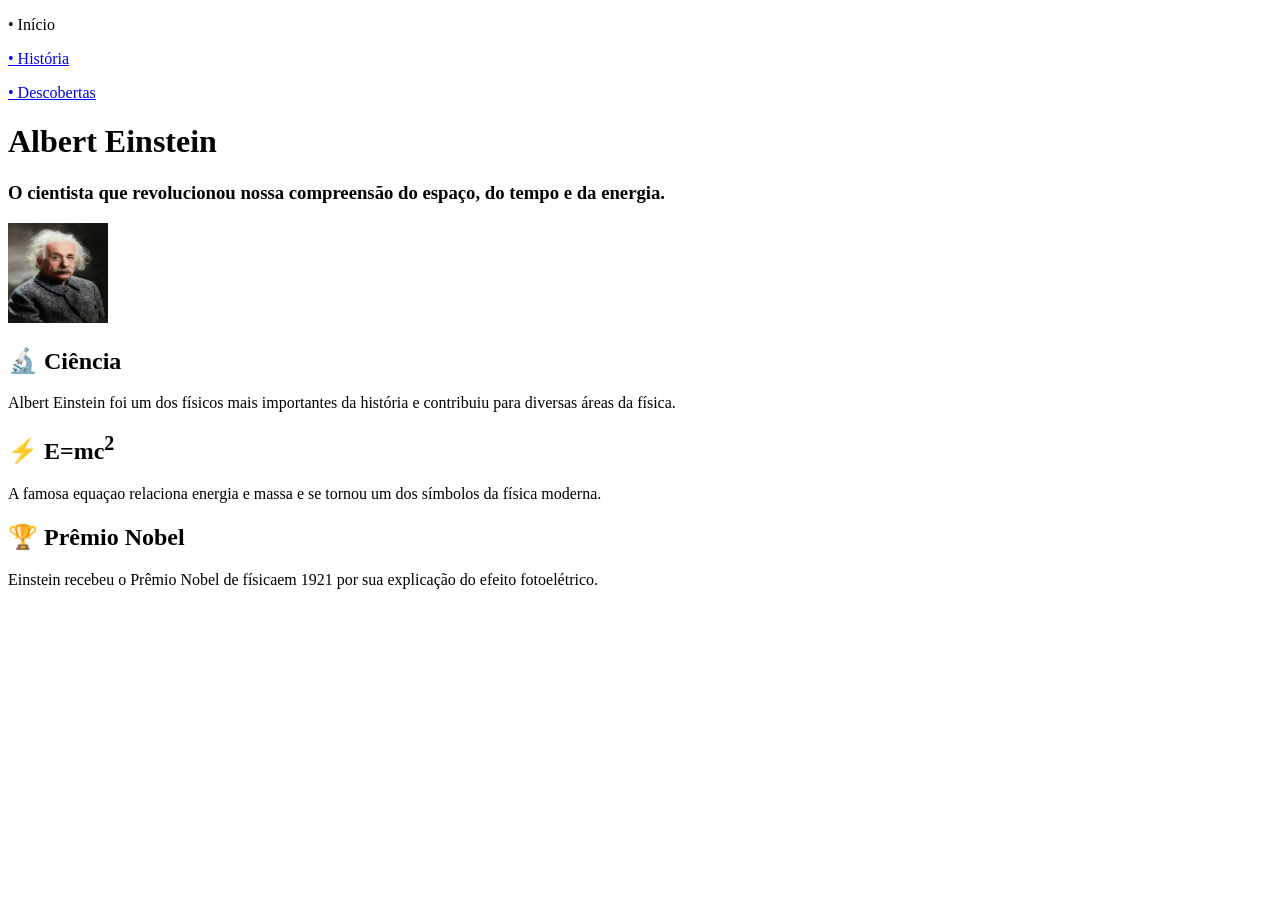
==== Atividade-PW1/index.html @ d76b4710 "Salvando alterações feitas" ====
<!DOCTYPE html>
<html lang="pt-br">
<head>
    <meta charset="UTF-8">
    <meta name="viewport" content="width=device-width, initial-scale=1.0">
    <title>Albert Einstein</title>
</head>
<body>

    <!--Menu do site, onde vou encaixar cada link para direcionar de uma pagina para outra-->
 
    <p>• Início</p> 
    <p><a href="história.html">• História</a></p> 
    <p><a href="Descobertas.html">• Descobertas</a> </p> 

    <!-- Apresentação com título e imagem  -->
    <h1>Albert Einstein</h1>
        <h3>O cientista que revolucionou nossa compreensão do espaço, do tempo e da energia.</h3>
    <img src="imagem/Pagina_inicial_img1.jfif" alt="Foto do Albert Einstein" height="100px" width="100px">

    <!-- Divisão de informações para deixar bonito visualmente -->
      <div class="card1">
        <h2>🔬 Ciência</h2>
        <p>Albert Einstein foi um dos físicos mais importantes da história e contribuiu para diversas áreas da física.</p>
         </div>

    <div class="card2">
        <h2>⚡ E=mc<sup>2</sup></h2>
        <p>A famosa equaçao relaciona energia e massa e se tornou um dos símbolos da física moderna.</p>
         </div>

     <div class="card3">
            <h2>🏆 Prêmio Nobel</h2>
            <p>Einstein recebeu o Prêmio Nobel de físicaem 1921 por sua explicação do efeito fotoelétrico.</p>
        </div>


</body>
</html>
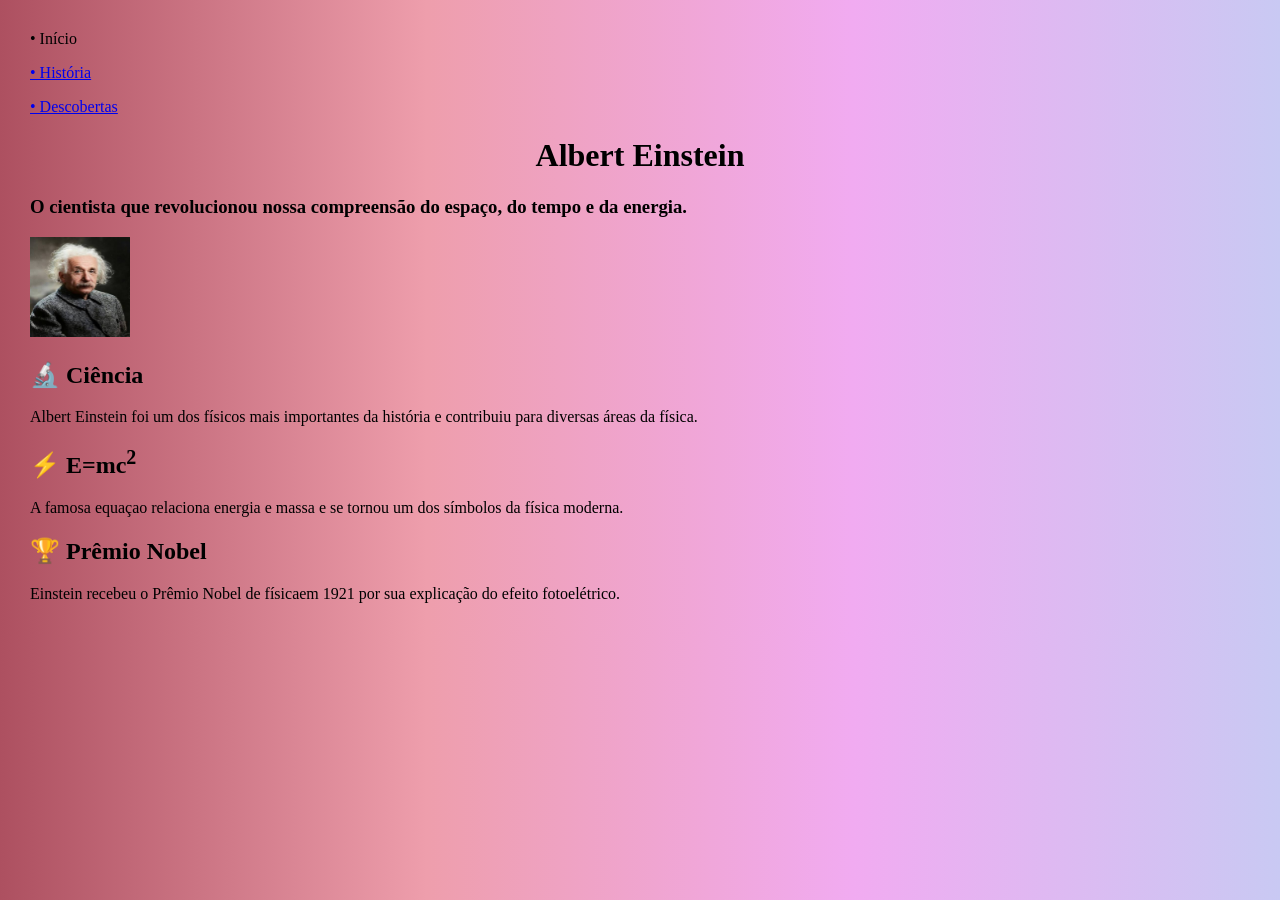
==== commit 0a61ff3e: "Fazendo o trabalho" ====
--- a/Atividade-PW1/index.html
+++ b/Atividade-PW1/index.html
@@ -4,7 +4,9 @@
     <meta charset="UTF-8">
     <meta name="viewport" content="width=device-width, initial-scale=1.0">
     <title>Albert Einstein</title>
+    <link rel="Stylesheet" href="./css/style.css">
 </head>
+
 <body>
 
     <!--Menu do site, onde vou encaixar cada link para direcionar de uma pagina para outra-->
--- a/Atividade-PW1/css/style.css
+++ b/Atividade-PW1/css/style.css
@@ -0,0 +1,8 @@
+body{
+    background-image: linear-gradient(to right, rgb(173, 80, 96), rgb(238, 158, 172),rgb(241, 171, 241), rgb(201, 201, 243));
+    margin: 30px;
+}
+
+h1{
+    text-align: center;
+}
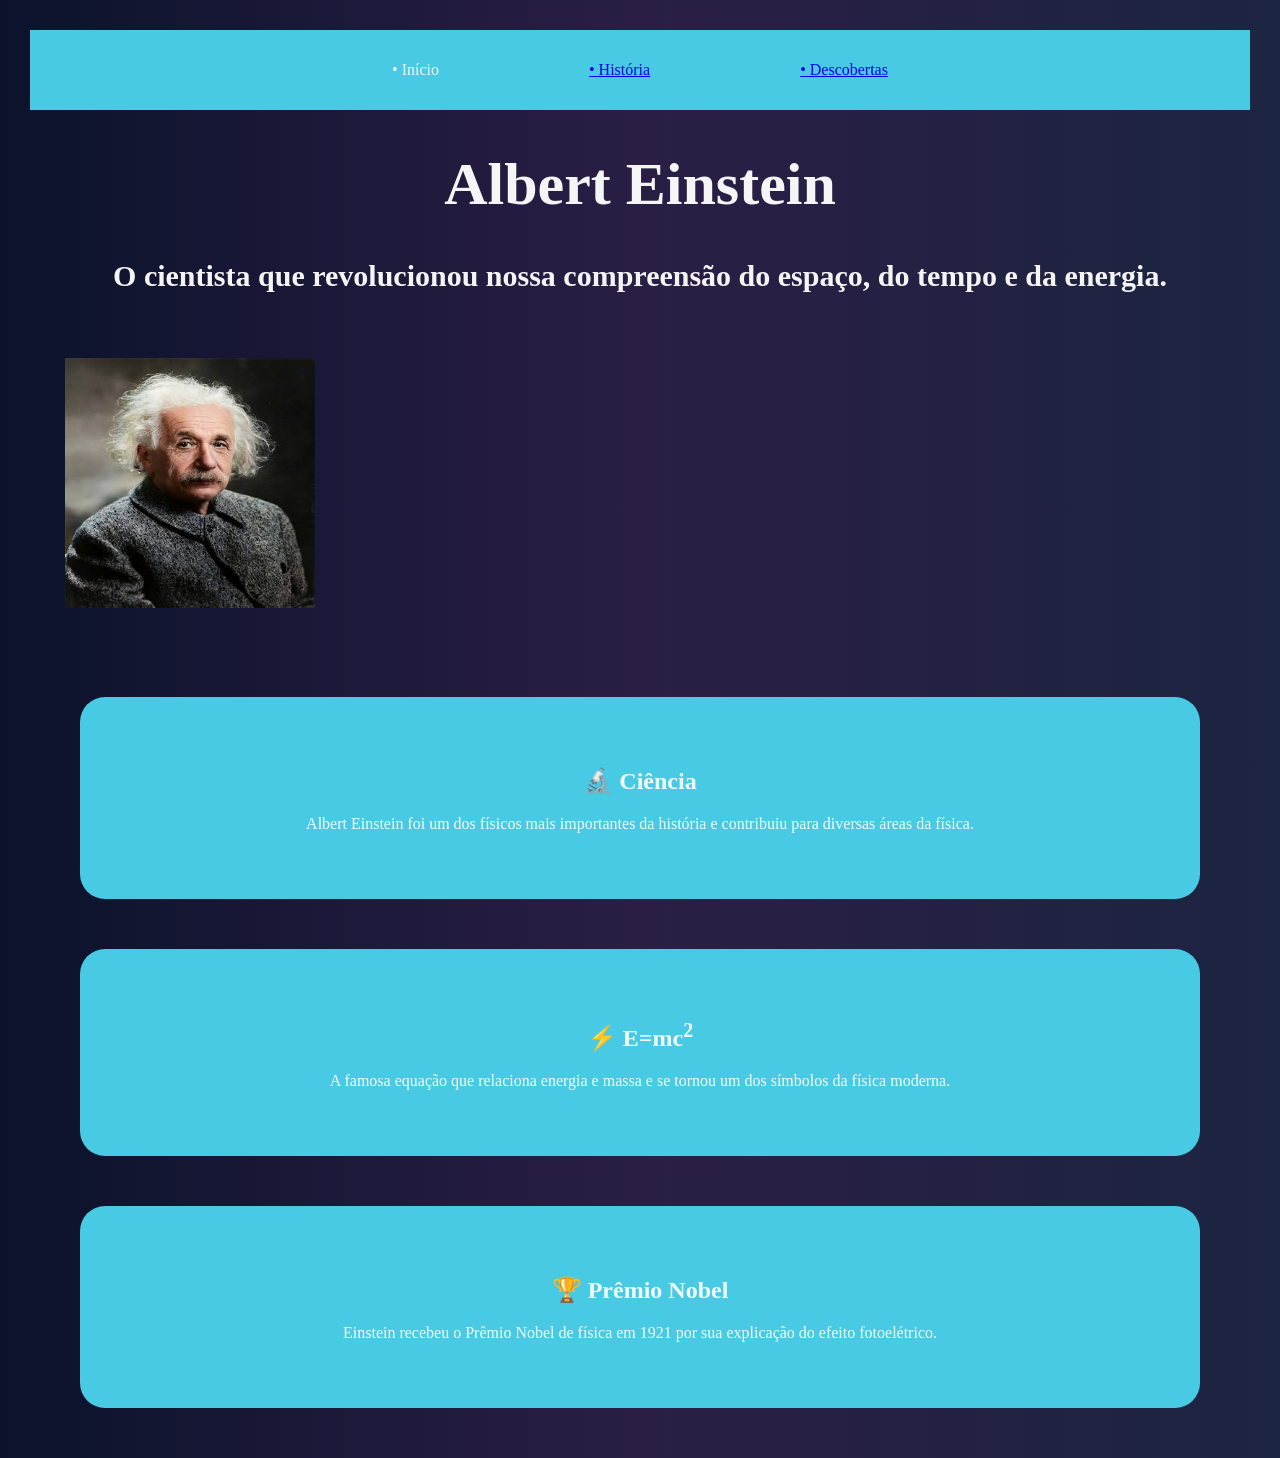
==== commit a359af6e: "Trabalho atualizado" ====
--- a/Atividade-PW1/index.html
+++ b/Atividade-PW1/index.html
@@ -1,5 +1,5 @@
 <!DOCTYPE html>
-<html lang="pt-br">
+<html lang="en">
 <head>
     <meta charset="UTF-8">
     <meta name="viewport" content="width=device-width, initial-scale=1.0">
@@ -10,15 +10,20 @@
 <body>
 
     <!--Menu do site, onde vou encaixar cada link para direcionar de uma pagina para outra-->
- 
+    
+    <div class="container_paragrafo">
+    
     <p>• Início</p> 
     <p><a href="história.html">• História</a></p> 
     <p><a href="Descobertas.html">• Descobertas</a> </p> 
 
+</div>
+
+
     <!-- Apresentação com título e imagem  -->
     <h1>Albert Einstein</h1>
         <h3>O cientista que revolucionou nossa compreensão do espaço, do tempo e da energia.</h3>
-    <img src="imagem/Pagina_inicial_img1.jfif" alt="Foto do Albert Einstein" height="100px" width="100px">
+    <img src="imagem/Pagina_inicial_img1.jfif" alt="Foto do Albert Einstein" height="250px" width="250px">
 
     <!-- Divisão de informações para deixar bonito visualmente -->
       <div class="card1">
@@ -28,12 +33,12 @@
 
     <div class="card2">
         <h2>⚡ E=mc<sup>2</sup></h2>
-        <p>A famosa equaçao relaciona energia e massa e se tornou um dos símbolos da física moderna.</p>
+        <p>A famosa equação que relaciona energia e massa e se tornou um dos símbolos da física moderna.</p>
          </div>
 
      <div class="card3">
             <h2>🏆 Prêmio Nobel</h2>
-            <p>Einstein recebeu o Prêmio Nobel de físicaem 1921 por sua explicação do efeito fotoelétrico.</p>
+            <p>Einstein recebeu o Prêmio Nobel de física em 1921 por sua explicação do efeito fotoelétrico.</p>
         </div>
 
 
--- a/Atividade-PW1/css/style.css
+++ b/Atividade-PW1/css/style.css
@@ -1,8 +1,141 @@
 body{
-    background-image: linear-gradient(to right, rgb(173, 80, 96), rgb(238, 158, 172),rgb(241, 171, 241), rgb(201, 201, 243));
+    background-image: linear-gradient(to right, rgb(11, 19, 43), rgb(42, 30, 69),rgb(28, 37, 65));
     margin: 30px;
+
 }
+
+
+/* Centralizando texto */
 
 h1{
     text-align: center;
+    font-family: 'Times New Roman', Times, serif;
+    font-size: 60px;
+    color: whitesmoke;
+}
+
+h3{
+    color: whitesmoke;
+    text-align: center;
+    font-size: 30px;
+    font-family: Georgia, 'Times New Roman', Times, serif;
+}
+
+.container_paragrafo{
+    display: flex;
+    justify-content: center;
+    align-items: center;
+    gap: 150px;
+    padding: 15px;
+    color: whitesmoke;
+    background-color: rgb(72, 202, 228);
+
+}
+
+     /* Adicionando as informação básica sobre a ciência em retângulos redondos*/
+
+.card1{
+    padding: 50px;
+    background-color: rgb(72, 202, 228);
+    border-radius: 25px;
+    border: 10px;
+    margin: 50px;
+    text-align: center;
+    color: azure;
+
+}
+
+     /* Adicionando as informação básica sobre a equação em retângulos redondos*/
+
+.card2{
+        padding: 50px;
+    background-color: rgb(72, 202, 228);
+    border-radius: 25px;
+    border: 10px;
+    margin: 50px;
+    text-align: center;
+    color: azure;
+}
+
+
+    /* Adicionando as informação básica sobre o prêmio nobel em retângulos redondos*/
+
+.card3{ 
+    padding: 50px;
+    background-color: rgb(72, 202, 228);
+    border-radius: 25px;
+    border: 10px;
+    margin: 50px;
+    text-align: center;
+    color: azure;
+}
+
+/* Estetilizando a página História */
+
+.Infancia{
+    color: whitesmoke;
+    font-family: Georgia, 'Times New Roman', Times, serif;
+    text-align: justify;
+}
+
+.Estudos{
+    color: whitesmoke;
+    font-family: Georgia, 'Times New Roman', Times, serif;
+    text-align: justify;
+}
+
+.Trabalho{
+    color: whitesmoke;
+    font-family: Georgia, 'Times New Roman', Times, serif;
+    text-align: justify;
+}
+
+.ano{
+    color: whitesmoke;
+    font-family: Georgia, 'Times New Roman', Times, serif;
+    text-align: justify;
+}
+
+.Eua{
+    color: whitesmoke;
+    font-family: Georgia, 'Times New Roman', Times, serif;
+    text-align: justify;
+}
+
+.ultimo{
+    color: whitesmoke;
+    font-family: Georgia, 'Times New Roman', Times, serif;
+    text-align: justify;
+}
+
+table, th, td{
+    color: rgb(11, 26, 73);
+    border-width: 2px;
+    border-style: solid;
+    border-color: lightsteelblue;
+    align-items: center;
+    width: 650px;
+    height: 45px;
+    text-align: center;
+    font-family: Georgia, 'Times New Roman', Times, serif;
+    background-color: rgb(81, 72, 216);
+    
+}
+
+th{
+    
+    background-color: rgb(72, 202, 228);
+}
+
+td{
+    background-color: rgb(230, 234, 225);
+}
+
+img{
+    margin: 35px;
+    margin-right: 5px;
+    gap: 15px;
+    justify-content: center;
+
+
 }
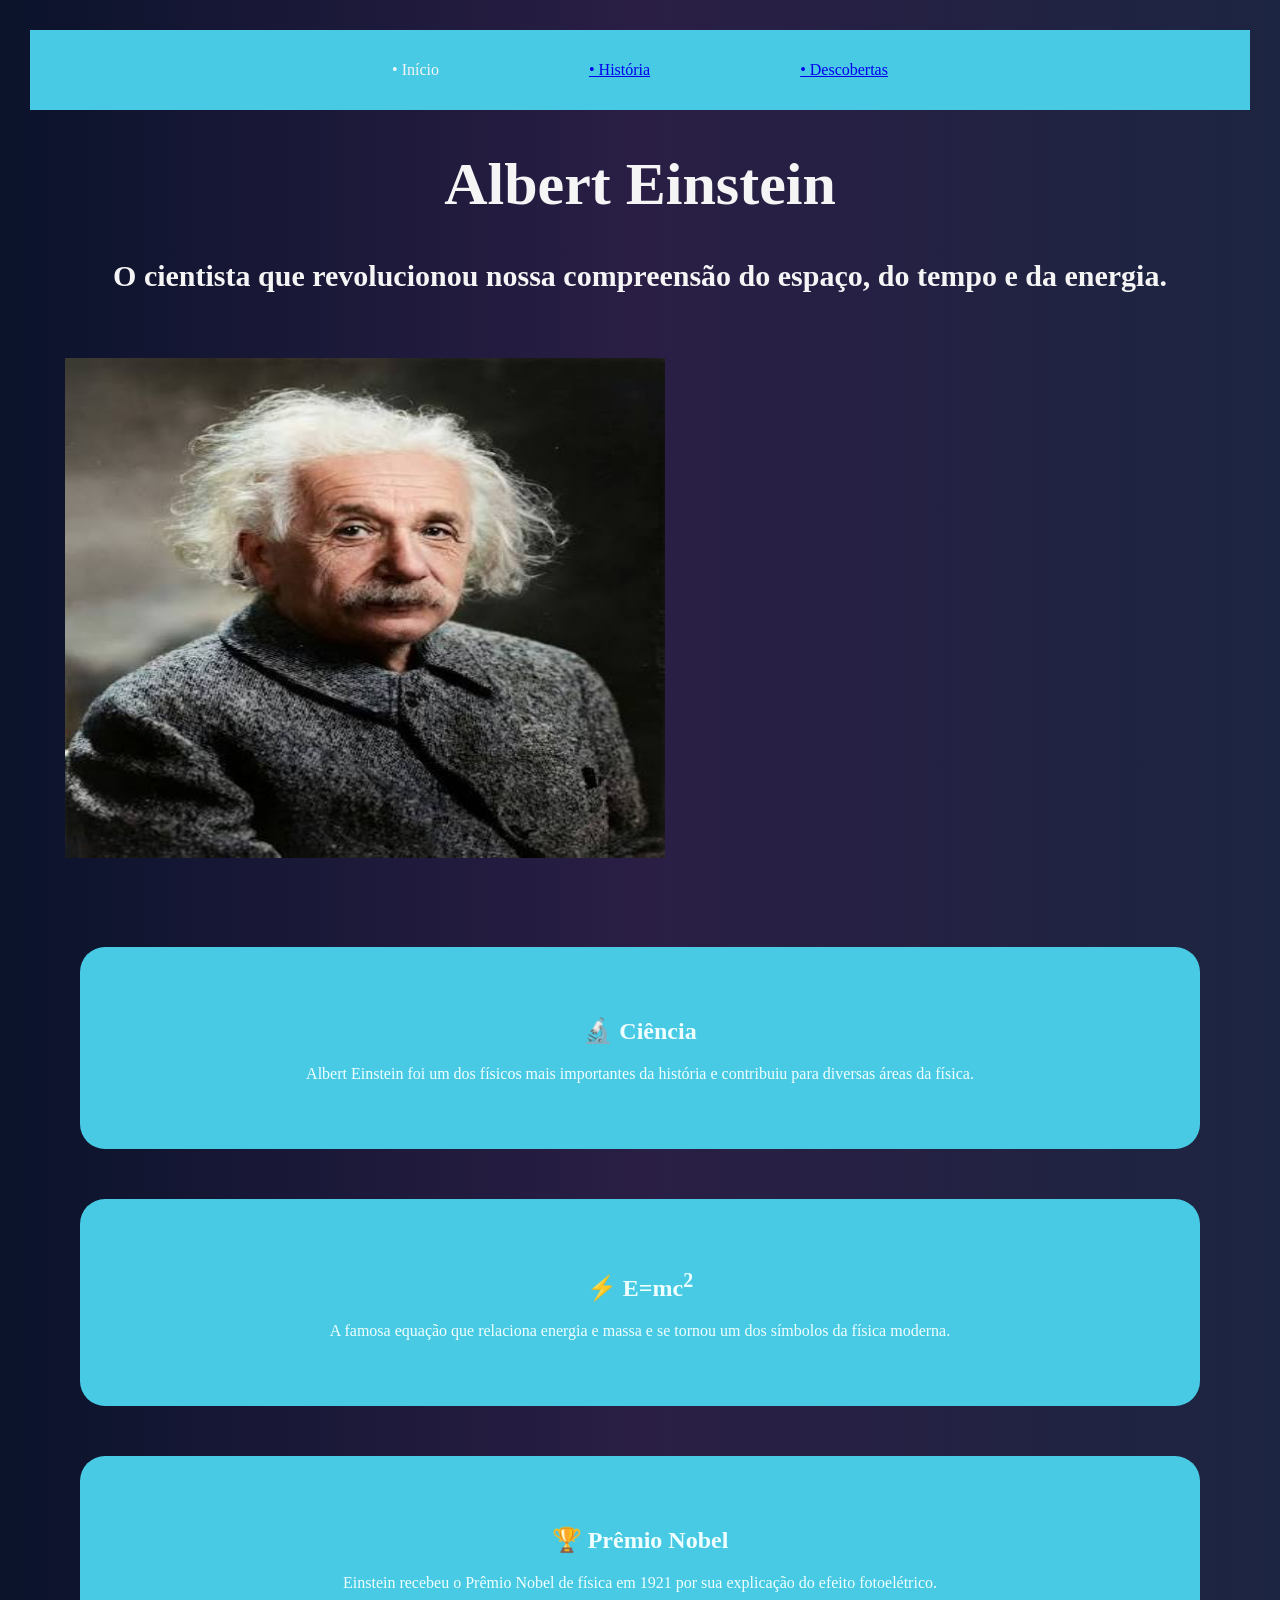
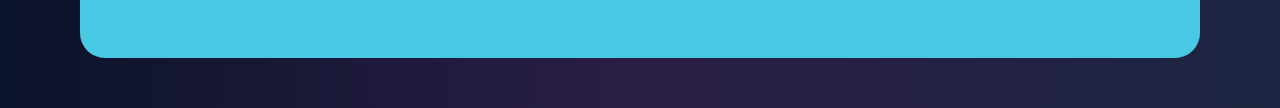
==== commit cb8eb887: "Atividade pronta" ====
--- a/Atividade-PW1/index.html
+++ b/Atividade-PW1/index.html
@@ -23,7 +23,9 @@
     <!-- Apresentação com título e imagem  -->
     <h1>Albert Einstein</h1>
         <h3>O cientista que revolucionou nossa compreensão do espaço, do tempo e da energia.</h3>
-    <img src="imagem/Pagina_inicial_img1.jfif" alt="Foto do Albert Einstein" height="250px" width="250px">
+
+        <img src="imagem/Pagina_inicial_img1.jfif" alt="Foto do Albert Einstein" height="500px" width="600px">
+
 
     <!-- Divisão de informações para deixar bonito visualmente -->
       <div class="card1">
--- a/Atividade-PW1/css/style.css
+++ b/Atividade-PW1/css/style.css
@@ -136,6 +136,5 @@
     margin-right: 5px;
     gap: 15px;
     justify-content: center;
+}
 
-
-}
